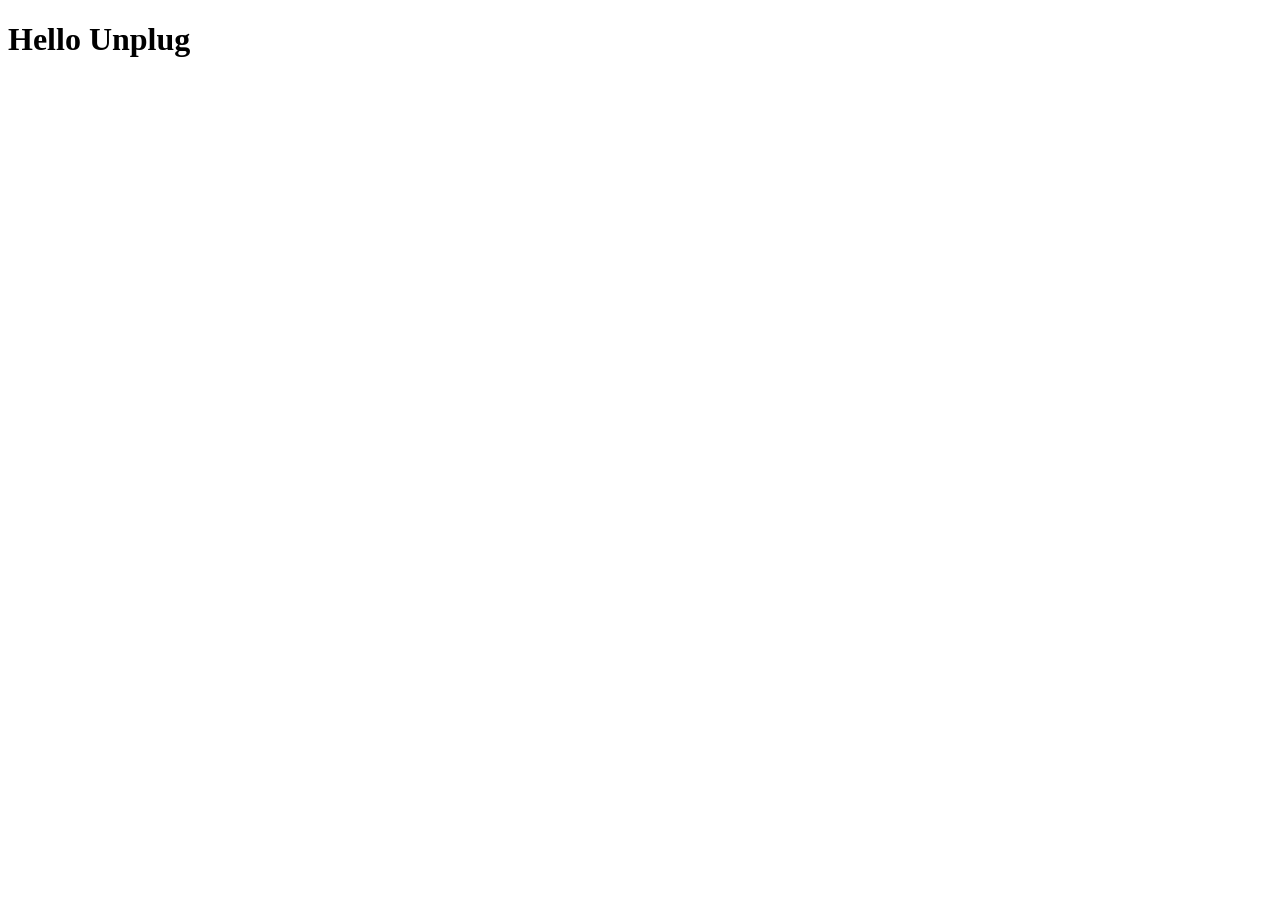
==== index.html @ 5ebeb636 "feat: add conexões com css e js" ====
<!DOCTYPE html>
<html lang="pt-BR">
<head>
    <meta charset="UTF-8">
    <meta name="viewport" content="width=device-width, initial-scale=1.0">
    <link rel="stylesheet" href="css/index.css">
    <title>Unplug</title>
</head>
<body>
    <h1>Hello Unplug</h1>

    <script src="js/index.js"></script>
</body>
</html>
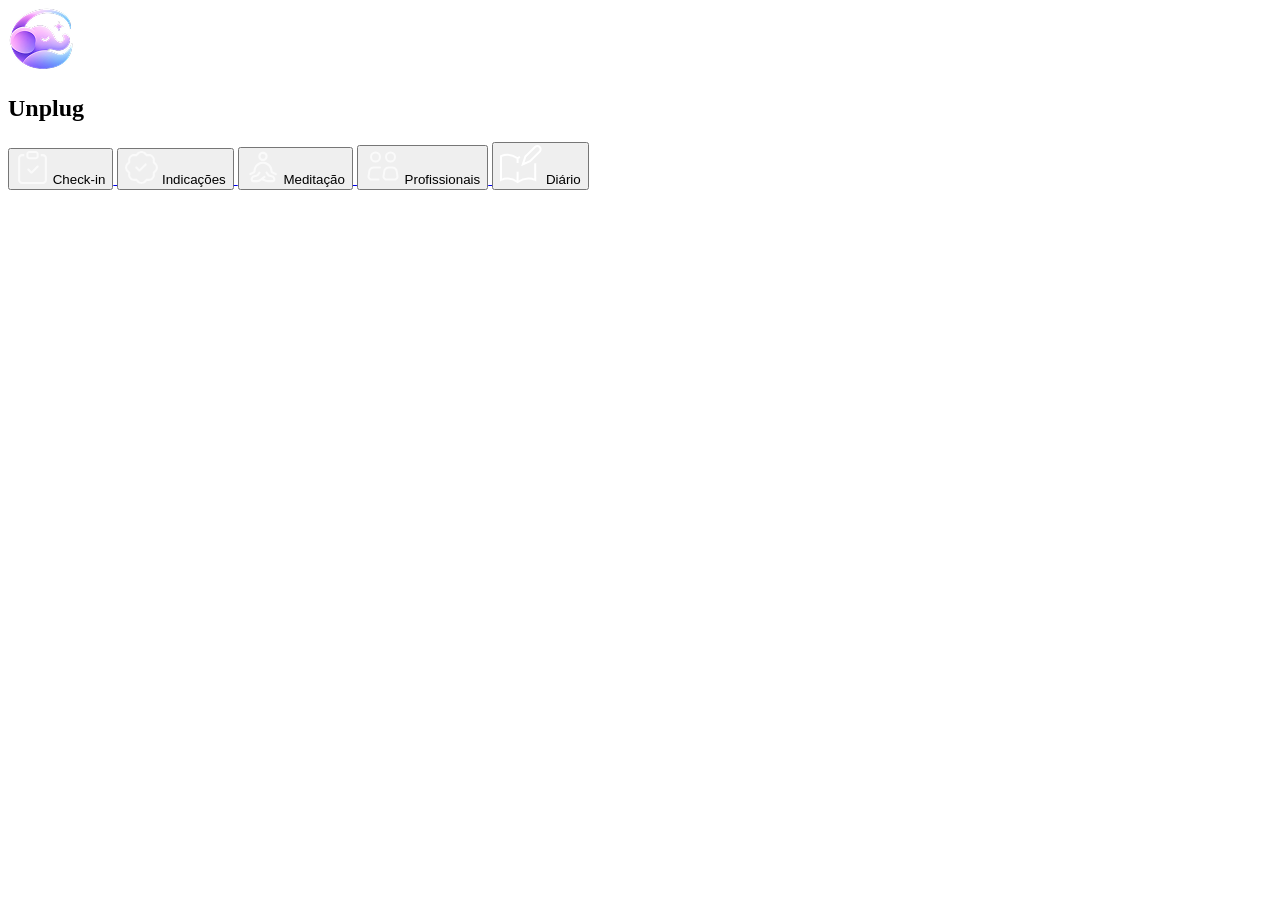
==== commit d11e396e: "feat: adiciona estrutura do menu lateral" ====
--- a/index.html
+++ b/index.html
@@ -3,11 +3,54 @@
 <head>
     <meta charset="UTF-8">
     <meta name="viewport" content="width=device-width, initial-scale=1.0">
+    <link rel="shortcut icon" href="img/logo-unplug.png" type="image/x-icon">
     <link rel="stylesheet" href="css/index.css">
     <title>Unplug</title>
 </head>
 <body>
-    <h1>Hello Unplug</h1>
+    <div class="aba-lateral">
+        <span class="logo">
+            <img src="img/logo-unplug.png" alt="logo-unplug">
+            <h2 class="unplug">Unplug</h2>
+        </span>
+
+        <nav class="menu">
+            <a href="#">
+                <button>
+                    <img src="img/check-in.svg" alt="checkin">
+                    Check-in
+                </button>
+            </a>
+
+            <a href="#">
+                <button>
+                    <img src="img/indicacoes.svg" alt="indicações">
+                    Indicações
+                </button>
+            </a>
+
+            <a href="#">
+                <button>
+                    <img src="img/meditacao.svg" alt="meditação">
+                    Meditação
+                </button>
+            </a>
+
+            <a href="#">
+                <button>
+                    <img src="img/profissionais.svg" alt="profissionais">
+                    Profissionais
+                </button>
+            </a>
+
+            <a href="#">
+                <button>
+                    <img src="img/diario.svg" alt="diário">
+                    Diário
+                </button>
+            </a>
+        </nav>
+    </div>
 
     <script src="js/index.js"></script>
 </body>
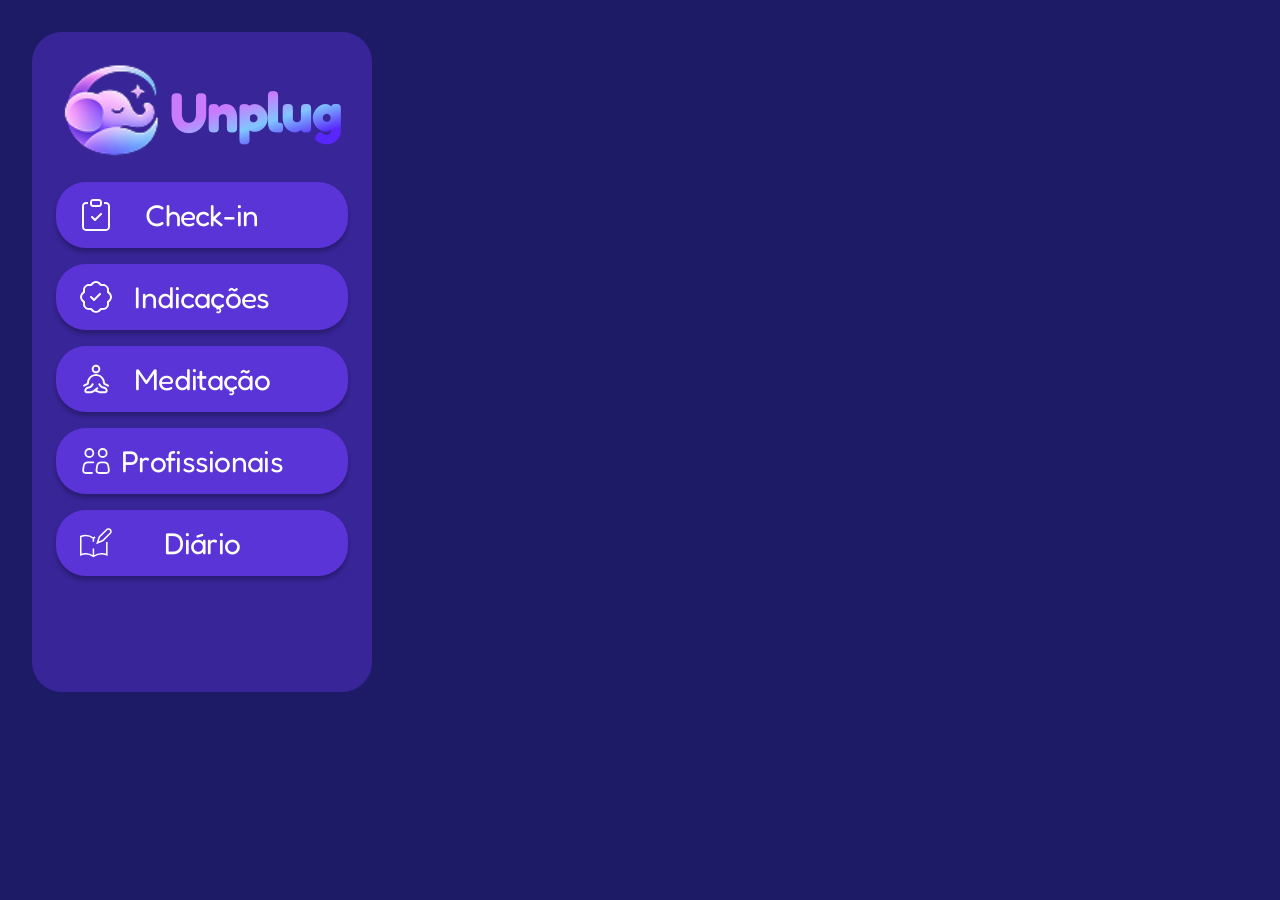
==== commit 36afa7a4: "feat: adiciona links de navegação entre as páginas" ====
--- a/index.html
+++ b/index.html
@@ -15,35 +15,35 @@
         </span>
 
         <nav class="menu">
-            <a href="#">
+            <a href="pages/checkin.html">
                 <button>
                     <img src="img/check-in.svg" alt="checkin">
                     Check-in
                 </button>
             </a>
 
-            <a href="#">
+            <a href="pages/indicacoes.html">
                 <button>
                     <img src="img/indicacoes.svg" alt="indicações">
                     Indicações
                 </button>
             </a>
 
-            <a href="#">
+            <a href="pages/meditacao.html">
                 <button>
                     <img src="img/meditacao.svg" alt="meditação">
                     Meditação
                 </button>
             </a>
 
-            <a href="#">
+            <a href="pages/profissionais.html">
                 <button>
                     <img src="img/profissionais.svg" alt="profissionais">
                     Profissionais
                 </button>
             </a>
 
-            <a href="#">
+            <a href="pages/diario.html">
                 <button>
                     <img src="img/diario.svg" alt="diário">
                     Diário
--- a/css/index.css
+++ b/css/index.css
@@ -0,0 +1,106 @@
+@import url('https://fonts.googleapis.com/css2?family=Fredoka:wght@300..700&display=swap');
+
+body {
+    margin: 32px;
+    background-color: #1D1A66;
+    font-family: 'Fredoka';
+}
+
+a {
+    text-decoration: none;
+    color: inherit;
+}
+
+button {
+    width: 292px;
+    height: 66px;
+    border: none;
+    border-radius: 30px;
+    background: #5A34D6;
+    box-shadow: 0 4px 4px 0 rgba(0, 0, 0, 0.25);
+
+    color: #FFF;
+    font-family: Fredoka;
+    font-size: 30px;
+    font-style: normal;
+    font-weight: 400;
+    line-height: 150%;
+    letter-spacing: -0.684px;
+
+    cursor: pointer;
+
+    position: relative;        /* referência para o ícone */
+    justify-content: center;   /* centraliza o texto */
+    padding: 0 24px;
+
+    display: flex;
+    align-items: center;
+    gap: 16px;
+    padding: 0 24px;
+
+    transition: 0.3s ease, 0.3s ease, 0.3s ease;
+}
+
+button img {
+    position: absolute;
+    left: 24px;                /* distância do ícone até a borda */
+    top: 50%;
+    transform: translateY(-50%);
+    width: 32px;
+    height: 32px;
+}
+
+button:hover {
+    background: #6B45E8;
+    transform: translateY(-2px);
+    box-shadow: 0 6px 8px 0 rgba(0, 0, 0, 0.3);
+}
+
+button:active {
+    transform: translateY(0);
+}
+
+.aba-lateral {
+    width: 340px;
+    height: 660px;
+    background: rgba(90, 52, 214, 0.45);
+    border-radius: 30px;
+    display: flex;
+    flex-direction: column;   /* empilha logo e menu */
+    align-items: center;
+    gap: 24px;
+    padding: 32px 0;
+    box-sizing: border-box;
+}
+
+.logo {
+    display: flex;
+    align-items: center;
+    gap: 8px;
+}
+
+.logo img {
+    width: 100px;
+    height: auto;
+}
+
+.unplug {
+    margin: 0;
+    text-align: center;
+    font-family: Fredoka;
+    font-size: 56px;
+    font-style: normal;
+    font-weight: 700;
+    line-height: 150%;
+    letter-spacing: -1.216px;
+    background: linear-gradient(162deg, #C97BFD 41.12%, #80C6FF 60.76%, #5826FA 81.56%);
+    background-clip: text;
+    -webkit-background-clip: text;
+    -webkit-text-fill-color: transparent;
+}
+
+.menu {
+    display: flex;
+    flex-direction: column;   /* botões um embaixo do outro */
+    gap: 16px;
+}
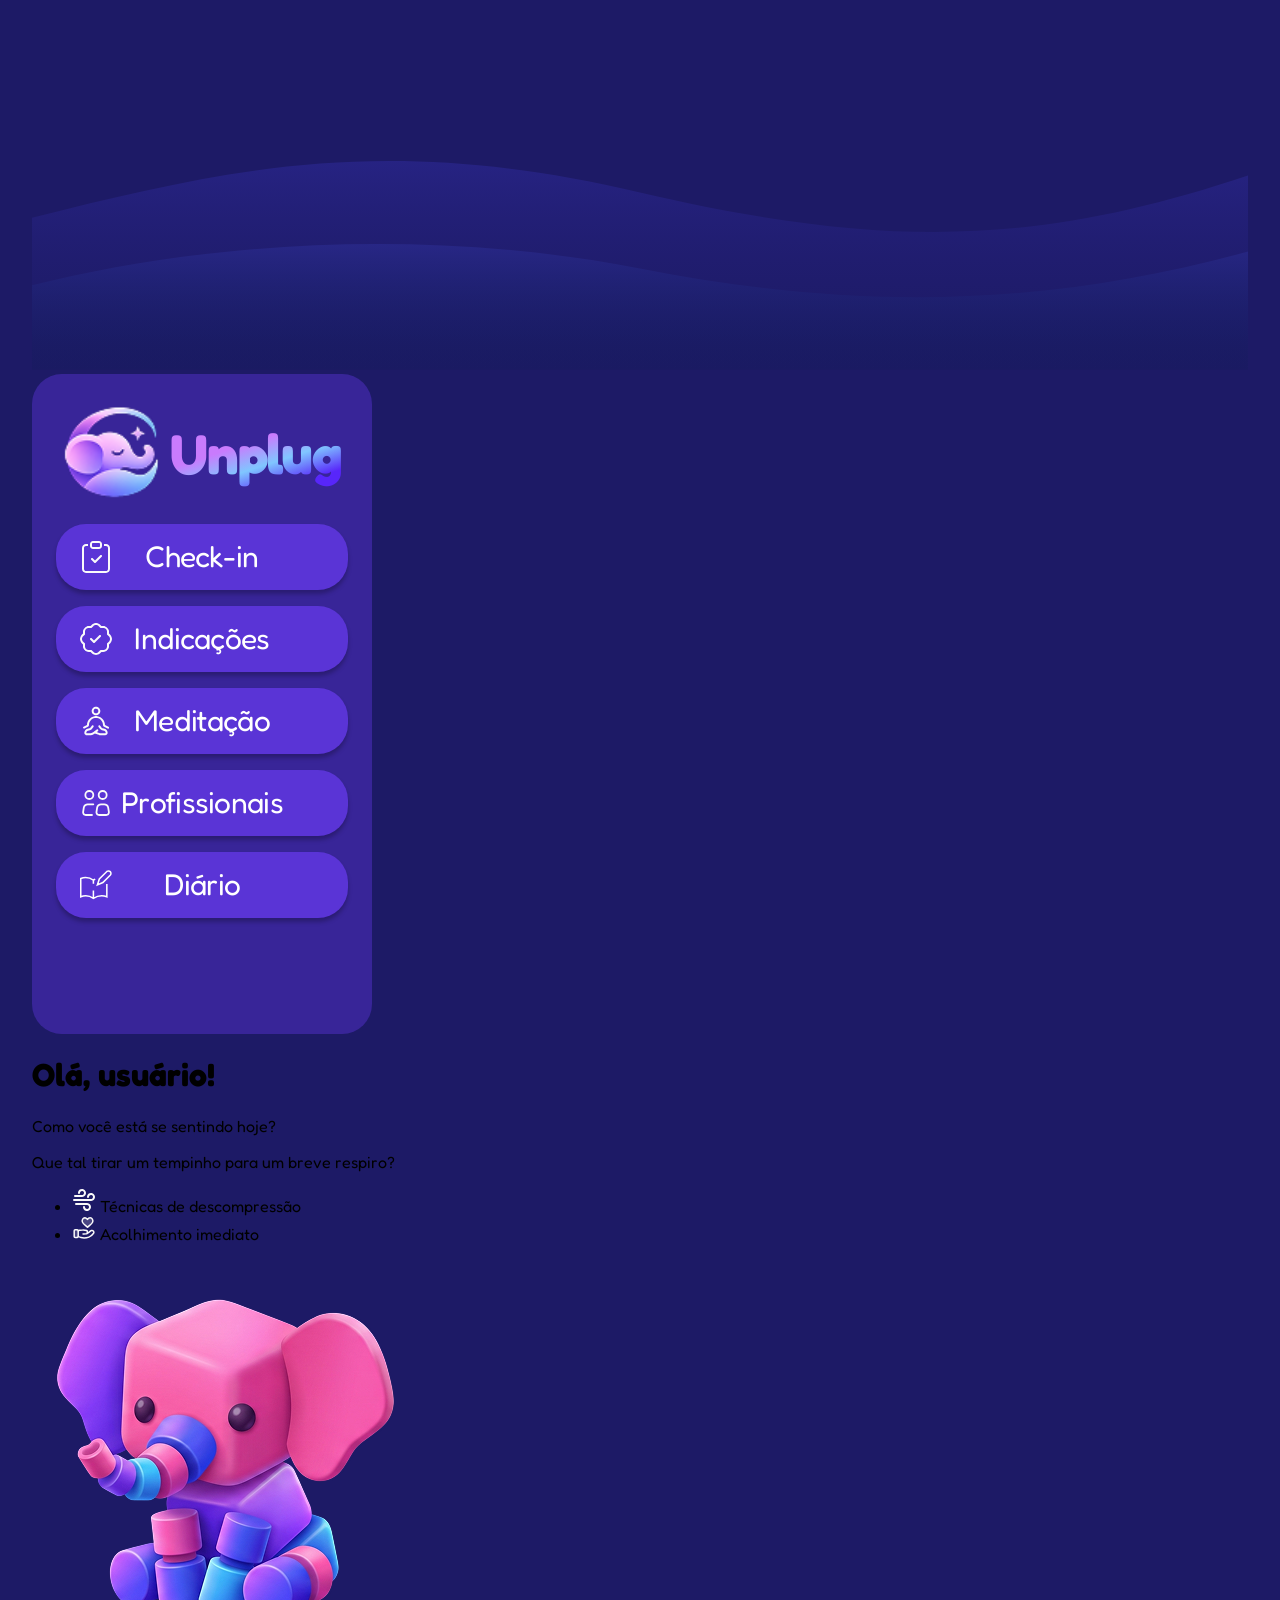
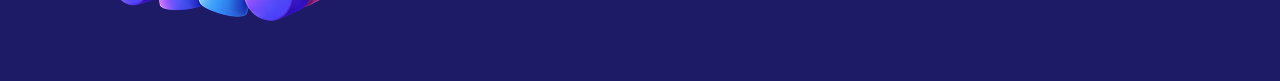
==== commit 30c239d2: "feat: adiciona seção de saudação e ondas" ====
--- a/index.html
+++ b/index.html
@@ -8,6 +8,30 @@
     <title>Unplug</title>
 </head>
 <body>
+    <div class="ondas" aria-hidden="true">
+        <svg viewBox="0 0 1440 400" preserveAspectRatio="none" xmlns="http://www.w3.org/2000/svg">
+            <defs>
+                <linearGradient id="onda-fundo" x1="0" y1="0" x2="0" y2="1">
+                    <stop offset="0%" stop-color="#2E2A9A" stop-opacity="0.55" />
+                    <stop offset="100%" stop-color="#1D1A66" stop-opacity="0.1" />
+                </linearGradient>
+
+                <linearGradient id="onda-frente" x1="0" y1="0" x2="0" y2="1">
+                    <stop offset="0%" stop-color="#2A2A8C" stop-opacity="0.75" />
+                    <stop offset="100%" stop-color="#0E1B54" stop-opacity="0.2" />
+                </linearGradient>
+            </defs>
+
+            <!-- onda de trás -->
+            <path fill="url(#onda-fundo)"
+                d="M0,220 C240,160 420,120 720,190 C1020,260 1200,250 1440,170 L1440,400 L0,400 Z" />
+
+            <!-- onda da frente -->
+            <path fill="url(#onda-frente)"
+                d="M0,300 C200,250 460,230 720,280 C1000,335 1220,320 1440,260 L1440,400 L0,400 Z" />
+        </svg>
+    </div>
+
     <div class="aba-lateral">
         <span class="logo">
             <img src="img/logo-unplug.png" alt="logo-unplug">
@@ -52,6 +76,38 @@
         </nav>
     </div>
 
+    <main class="conteudo">
+        <div class="saudacao">
+            <h1>Olá, usuário!</h1>
+            <p>Como você está se sentindo hoje?</p>
+        </div>
+
+        <section class="card-respiro">
+            <div class="card-texto">
+                <p class="card-titulo">
+                    Que tal tirar um tempinho para um breve respiro?
+                </p>
+
+                <ul class="card-lista">
+                    <li>
+                        <span class="icone">
+                            <img src="img/descompressao.svg" alt="">
+                        </span>
+                        Técnicas de descompressão
+                    </li>
+                    <li>
+                        <span class="icone">
+                            <img src="img/acolhimento.svg" alt="">
+                        </span>
+                        Acolhimento imediato
+                    </li>
+                </ul>
+            </div>
+
+            <img class="mascote" src="img/elefante-mascote.png" alt="Elefante mascote do Unplug">
+        </section>
+    </main>
+
     <script src="js/index.js"></script>
 </body>
 </html>
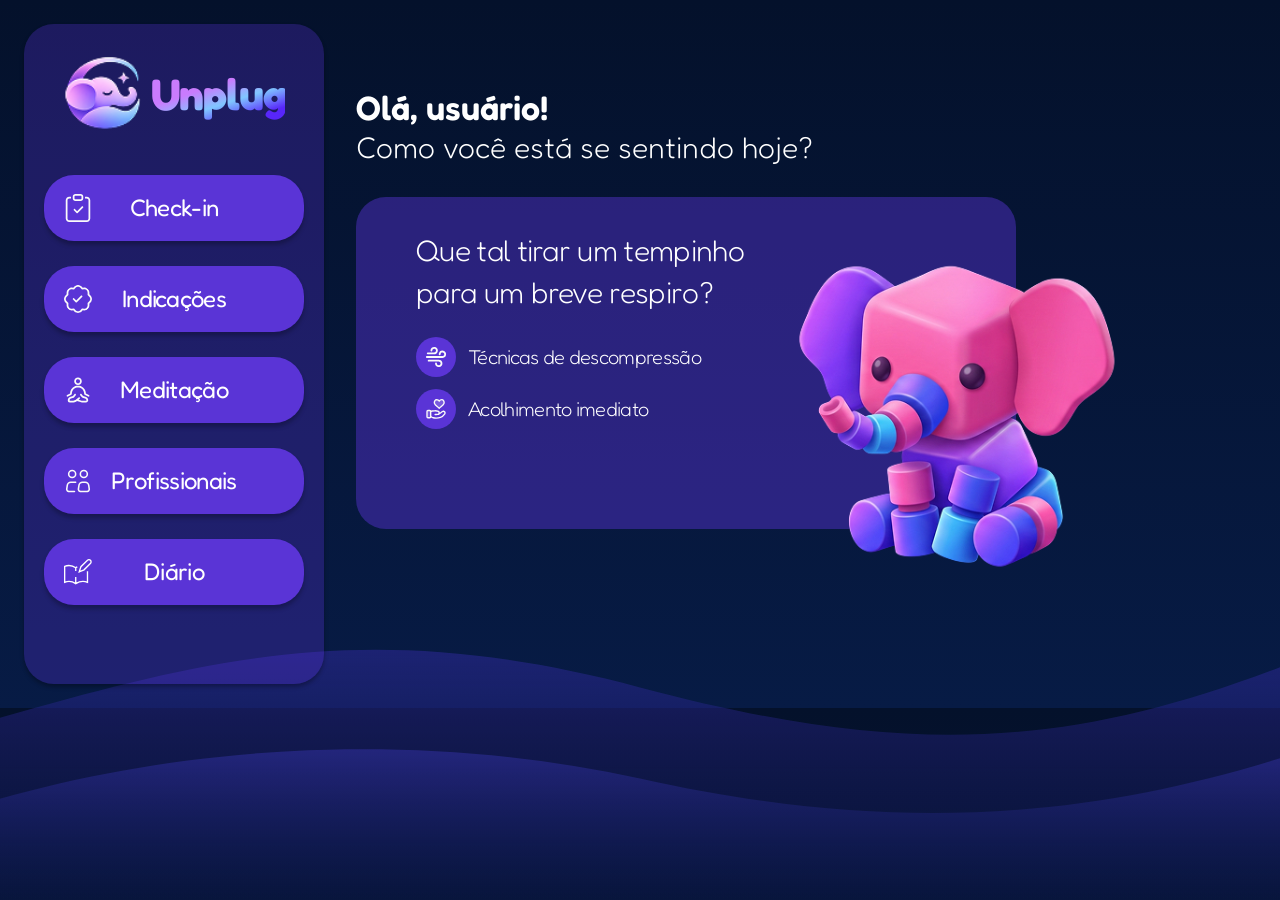
==== commit 907d9f47: "style: aumenta cards da tela de indicações e ajusta sombra por media query" ====
--- a/index.html
+++ b/index.html
@@ -107,7 +107,5 @@
             <img class="mascote" src="img/elefante-mascote.png" alt="Elefante mascote do Unplug">
         </section>
     </main>
-
-    <script src="js/index.js"></script>
 </body>
 </html>
--- a/css/index.css
+++ b/css/index.css
@@ -1,9 +1,34 @@
 @import url('https://fonts.googleapis.com/css2?family=Fredoka:wght@300..700&display=swap');
+
+:root {
+    --cor-texto: #FFF;
+    --cor-primaria: #5A34D6;
+    --cor-primaria-hover: #6B45E8;
+    --fundo-pagina: linear-gradient(180deg, #04112B 0%, #071B45 100%);
+    --fundo-lateral: rgba(90, 52, 214, 0.3);
+    --fundo-card: rgba(90, 52, 214, 0.45);
+    --gradiente-logo: linear-gradient(162deg, #C97BFD 41.12%, #80C6FF 60.76%, #5826FA 81.56%);
+
+    --raio: 30px;
+    --transicao: 0.3s ease;
+}
+
+* {
+    margin: 0;
+    padding: 0;
+    box-sizing: border-box;
+}
 
 body {
     margin: 32px;
-    background-color: #1D1A66;
-    font-family: 'Fredoka';
+    background: var(--fundo-pagina);
+    font-family: 'Fredoka', sans-serif;
+    color: var(--cor-texto);
+    overflow-x: hidden;
+
+    display: flex;
+    align-items: flex-start;
+    gap: 48px;
 }
 
 a {
@@ -12,38 +37,33 @@
 }
 
 button {
+    position: relative;
+    display: flex;
+    align-items: center;
+    justify-content: center;
     width: 292px;
     height: 66px;
+    padding: 0 24px;
+
     border: none;
-    border-radius: 30px;
-    background: #5A34D6;
+    border-radius: var(--raio);
+    background: var(--cor-primaria);
     box-shadow: 0 4px 4px 0 rgba(0, 0, 0, 0.25);
-
-    color: #FFF;
-    font-family: Fredoka;
+    cursor: pointer;
+
+    color: var(--cor-texto);
+    font-family: inherit;
     font-size: 30px;
-    font-style: normal;
     font-weight: 400;
     line-height: 150%;
     letter-spacing: -0.684px;
 
-    cursor: pointer;
-
-    position: relative;        /* referência para o ícone */
-    justify-content: center;   /* centraliza o texto */
-    padding: 0 24px;
-
-    display: flex;
-    align-items: center;
-    gap: 16px;
-    padding: 0 24px;
-
-    transition: 0.3s ease, 0.3s ease, 0.3s ease;
+    transition: var(--transicao), var(--transicao), box-shadow var(--transicao);
 }
 
 button img {
     position: absolute;
-    left: 24px;                /* distância do ícone até a borda */
+    left: 24px;
     top: 50%;
     transform: translateY(-50%);
     width: 32px;
@@ -51,7 +71,7 @@
 }
 
 button:hover {
-    background: #6B45E8;
+    background: var(--cor-primaria-hover);
     transform: translateY(-2px);
     box-shadow: 0 6px 8px 0 rgba(0, 0, 0, 0.3);
 }
@@ -60,17 +80,32 @@
     transform: translateY(0);
 }
 
+.ondas {
+    position: fixed;
+    inset: auto 0 0 0;
+    height: 45vh;
+    z-index: -1;
+    pointer-events: none;
+}
+
+.ondas svg {
+    display: block;
+    width: 100%;
+    height: 100%;
+}
+
 .aba-lateral {
+    display: flex;
+    flex-direction: column;
+    align-items: center;
+    flex-shrink: 0;
+    gap: 24px;
     width: 340px;
     height: 660px;
-    background: rgba(90, 52, 214, 0.45);
-    border-radius: 30px;
-    display: flex;
-    flex-direction: column;   /* empilha logo e menu */
-    align-items: center;
-    gap: 24px;
     padding: 32px 0;
-    box-sizing: border-box;
+    background: var(--fundo-lateral);
+    border-radius: var(--raio);
+    box-shadow: 0 3px 4px 0 rgba(0, 0, 0, 0.3);
 }
 
 .logo {
@@ -85,15 +120,12 @@
 }
 
 .unplug {
-    margin: 0;
     text-align: center;
-    font-family: Fredoka;
     font-size: 56px;
-    font-style: normal;
     font-weight: 700;
     line-height: 150%;
     letter-spacing: -1.216px;
-    background: linear-gradient(162deg, #C97BFD 41.12%, #80C6FF 60.76%, #5826FA 81.56%);
+    background: var(--gradiente-logo);
     background-clip: text;
     -webkit-background-clip: text;
     -webkit-text-fill-color: transparent;
@@ -101,6 +133,176 @@
 
 .menu {
     display: flex;
-    flex-direction: column;   /* botões um embaixo do outro */
-    gap: 16px;
-}+    flex-direction: column;
+    gap: 25px;
+    margin-top: 20px;
+}
+
+.conteudo {
+    display: flex;
+    flex-direction: column;
+    flex: 1;
+    gap: 32px;
+    padding-top: 64px;
+}
+
+.saudacao h1 {
+    font-size: 40px;
+    font-weight: 600;
+    line-height: 120%;
+}
+
+.saudacao p {
+    font-size: 36px;
+    font-weight: 300;
+    line-height: 120%;
+}
+
+.card-respiro {
+    position: relative;
+    width: 640px;
+    height: 332px;
+    padding: 42px;
+    background: var(--fundo-card);
+    border-radius: var(--raio);
+}
+
+.card-texto {
+    width: 380px;
+    font-weight: 300;
+    line-height: 150%;
+    letter-spacing: -0.684px;
+}
+
+.card-titulo {
+    margin-bottom: 24px;
+    font-size: 26px;
+    font-weight: 400;
+    line-height: 140%;
+}
+
+.card-lista {
+    display: flex;
+    flex-direction: column;
+    gap: 12px;
+    list-style: none;
+}
+
+.card-lista li {
+    display: flex;
+    align-items: center;
+    gap: 12px;
+    font-size: 24px;
+    font-weight: 300;
+}
+
+.icone {
+    display: flex;
+    align-items: center;
+    justify-content: center;
+    width: 40px;
+    height: 40px;
+    background: var(--cor-primaria);
+    border-radius: 50%;
+}
+
+.icone img {
+    width: 22px;
+    height: 22px;
+}
+
+.mascote {
+    position: absolute;
+    right: -150px;
+    bottom: -70px;
+    width: 380px;
+    height: auto;
+}
+
+@media (max-width: 1280px) {
+    body {
+        margin: 24px;
+        gap: 32px;
+    }
+
+    .aba-lateral {
+        width: 300px;
+    }
+
+    button {
+        width: 260px;
+        font-size: 24px;
+    }
+
+    button img {
+        left: 20px;
+        width: 28px;
+        height: 28px;
+    }
+
+    .logo img {
+        width: 80px;
+    }
+
+    .unplug {
+        font-size: 44px;
+    }
+
+    .saudacao h1 {
+        font-size: 34px;
+    }
+
+    .saudacao p {
+        font-size: 30px;
+    }
+
+    .card-respiro {
+        width: 660px;
+        padding: 32px 32px 32px 60px;
+    }
+
+    .card-texto {
+        width: 330px;
+    }
+
+    .card-titulo {
+        font-size: 30px;
+        font-weight: 300;
+    }
+
+    .card-lista li {
+        font-size: 20px;
+    }
+
+    .mascote {
+        width: 360px;
+        right: -120px;
+        bottom: -60px;
+    }
+}
+
+@media (max-height: 720px) {
+    .aba-lateral {
+        height: 600px;
+        padding: 30px 0;
+        gap: 12px;
+    }
+
+    .menu {
+        margin-top: 40px;
+        gap: 16px;
+    }
+
+    button {
+        height: 56px;
+    }
+
+    .conteudo {
+        padding-top: 40px;
+        gap: 24px;
+    }
+
+    .card-respiro {
+        height: 290px;
+    }
+}
